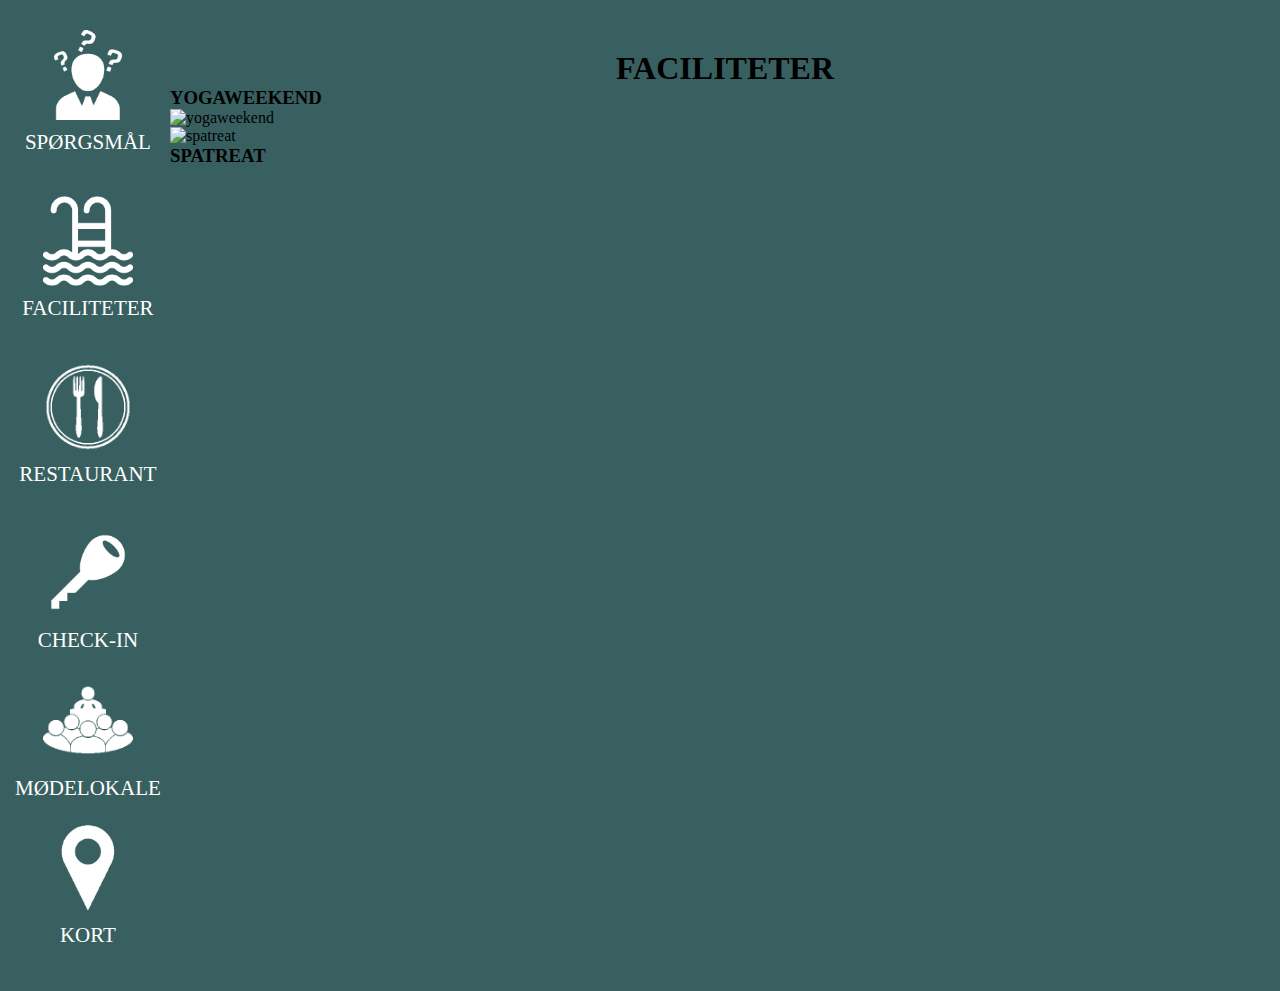
==== faciliteter.html @ ab8d195b "Update faciliteter.html" ====
<!DOCTYPE html>
<html lang="da">


<head>
    <meta charset="UTF-8">

    <meta name="viewport" content="width=device-width, minimum-scale=1.0">

    <title>Comwell</title>

    <meta name="description" content="Here you add the description of your content">

    <link rel="stylesheet" href="minstil.css">
    <link href="https://fonts.googleapis.com/css?family=Source+Sans+Pro:700" rel="stylesheet">
</head>
<div id="flexbox">

    <body>
          <header id="menu">
            <nav>
                <input type="checkbox" id="toggle" class="hidden">
                <ul id="main-nav">
                    <li><a href="index.html">
                            <img src="images/spoergsmaal.png" alt="spoergsmål"><br>
                            SPØRGSMÅL</a></li><br>
                    <li><a href="faciliteter.html">
                            <img src="images/facilitet.png" alt="faciliteter"><br>
                            FACILITETER</a></li><br>
                    <li><a href="restaurant.html">
                            <img src="images/restaurant.png" alt="restaurant"><br>
                            RESTAURANT</a></li><br>
                    <li><a href="checkin.html">
                            <img src="images/check.png" alt="check-in"><br>
                            CHECK-IN</a></li>
                    <li><a href="moedelokale.html">
                            <img src="images/moede.png" alt="moede"><br>
                            MØDELOKALE</a></li>
                    <li><a href="kort.html">
                            <img src="images/kort.png" alt="kort"><br>
                            KORT</a></li>
                </ul>
            </nav>
        </header>




        <main id="indhold">


            <h1>FACILITETER</h1>
            <div id="galleri">
                <div>
                    <h3>YOGAWEEKEND</h3>
                    <p>
                    </p>
                </div>

                <div><img id="billeder" src="images/sport.png" alt="yogaweekend">
                </div>


                <div>
                    <img id="billeder" src="images/spa.png" alt="spatreat">
                </div>

                <div>
                    <h3>SPATREAT</h3>
                    <p>

                    </p>
                </div>







            </div>


        </main>


    </body>
</div>


</html>
---- minstil.css ----
* {
    margin: 0;
    padding: 0;
}

/* index.html */

#bgfarve {
    background-image: url(images/aarhus.png);
    background-repeat: no-repeat;
    background-size: cover;
}

.wrapper {}

.txtBanner {
    display: flex;
    justify-content: center;
    margin-top: 12%;
}


.flagWrapper {
    width: 450px;
    margin: 0 auto;
}

.flag {
    display: flex;
    align-items: center;
    justify-content: center;
    border-top: 1px solid white;
    border-bottom: 1px solid white;
    margin-top: 40px;
    padding: 10px;
    flex-wrap: wrap;
}

.flagimg {
    width: 76px;
    height: 103px;
    margin: 20px;
}

#main-nav a {
    display: block;
    font-size: 1.4em;
    line-height: 1.4em;
    margin-bottom: 20px;
    text-align: center;

}

nav {
    padding-left: 0px;
}

/* nav a:hover {
    color: #ae8e6f;


} */

nav img {
    width: 90px;


}

.hidden {
    display: none;
}

nav {
    color: black;
    padding-bottom: 20px;
    padding-top: 30px;
    position: sticky;
    top: 0px;
    z-index: 2;
    position: relative;
    display: flex;
}


nav li {
    list-style-type: none;
    padding-right: 100px;
    font-family: helvetica neue;
    font-size: 15px;
    padding-left: 1em;
    transition: 0.5s;
}



nav li:hover {
    transform: scale(1.20);
}


nav a {
    text-decoration: none;
    color: white;
}

a {
    text-decoration: none;
    color: white;
}

#flexbox {
    display: grid;
    grid-template-columns: 170px 1fr;

}

#menu {
    background-color: #396060;
    width: 170px;
    margin-left: 0px;
}


#indhold {
    background-color: #396060;
}

#checkin {
    background-color: #fff;
}

h1 {text-align: center;
padding-top: 50px;}

#check-grid{
    display: grid;
    grid-template-rows: 1fr 1fr;
}

#checkin_info {
    place-self: center; 
}
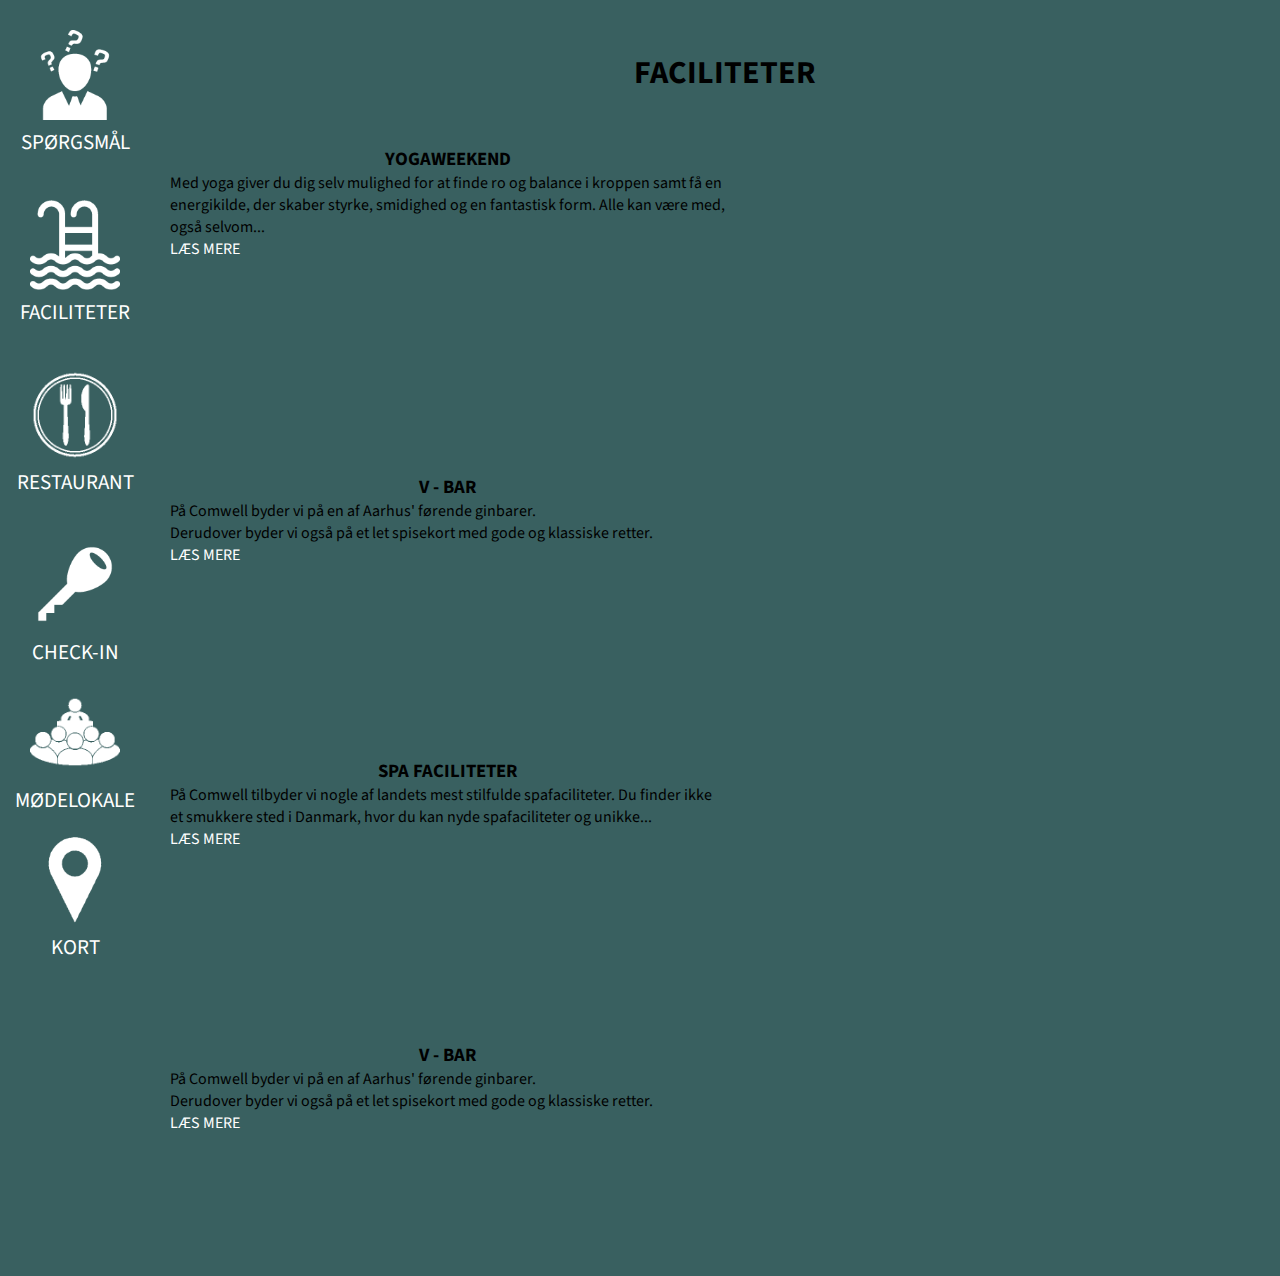
==== commit 8c423bd6: "Update faciliteter.html" ====
--- a/faciliteter.html
+++ b/faciliteter.html
@@ -49,37 +49,73 @@
         <main id="indhold">
 
 
-            <h1>FACILITETER</h1>
-            <div id="galleri">
-                <div>
-                    <h3>YOGAWEEKEND</h3>
-                    <p>
+            <h1 class="facilitettekst">FACILITETER</h1>
+               
+                <div class="bgfacilitet1">
+                   <div id="galleri">
+                   <div class="tekstbox">
+                   
+                    <h3 class="facilitettekst">YOGAWEEKEND</h3>
+                    <p class="facilitettekst_p">
+                    Med yoga giver du dig selv mulighed for at finde ro og balance i kroppen samt få en energikilde, der skaber styrke, smidighed og en fantastisk form. Alle kan være med, også selvom... 
                     </p>
+                    <p class="button"><a href="">LÆS MERE</a>
+                    </p>
+                    </div>
                 </div>
 
-                <div><img id="billeder" src="images/sport.png" alt="yogaweekend">
+              </div> 
+              
+              
+                 <div class="bgfacilitet3">
+                   <div id="galleri">
+                   <div class="tekstbox" id="vbar">
+                    <h3 class="facilitettekst">V - BAR</h3>
+                    <p class="facilitettekst_p">
+                    På Comwell byder vi på en af Aarhus' førende ginbarer.<br>
+                    Derudover byder vi også på et let spisekort med gode og klassiske retter. 
+                    </p>
+                    <p class="button"><a href="">LÆS MERE</a>
+                    </p>
+                    </div>
                 </div>
 
-
-                <div>
-                    <img id="billeder" src="images/spa.png" alt="spatreat">
+              </div> 
+              
+              
+               <div class="bgfacilitet2">
+                   <div id="galleri">
+                   <div class="tekstbox">
+                   
+                    <h3 class="facilitettekst">SPA FACILITETER</h3>
+                    <p class="facilitettekst_p">
+                    På Comwell tilbyder vi nogle af landets mest stilfulde spafaciliteter. Du finder ikke et smukkere sted i Danmark, hvor du kan nyde spafaciliteter og unikke... 
+                    </p>
+                    <p class="button"><a href="">LÆS MERE</a>
+                    </p>
+                    </div>
                 </div>
 
-                <div>
-                    <h3>SPATREAT</h3>
-                    <p>
-
+              </div> 
+              
+               <div class="bgfacilitet4">
+                   <div id="galleri">
+                   <div class="tekstbox" id="vbar">
+                    <h3 class="facilitettekst">V - BAR</h3>
+                    <p class="facilitettekst_p">
+                    På Comwell byder vi på en af Aarhus' førende ginbarer.<br>
+                    Derudover byder vi også på et let spisekort med gode og klassiske retter. 
                     </p>
+                    <p class="button"><a href="">LÆS MERE</a>
+                    </p>
+                    </div>
                 </div>
 
-
-
-
-
-
-
-            </div>
-
+              </div> 
+              
+              
+              
+              
 
         </main>
 
--- a/minstil.css
+++ b/minstil.css
@@ -1,7 +1,10 @@
 * {
     margin: 0;
     padding: 0;
-}
+    font-family: 'Source Sans Pro', sans-serif;
+}
+
+
 
 /* index.html */
 
@@ -109,6 +112,8 @@
     color: white;
 }
 
+
+
 #flexbox {
     display: grid;
     grid-template-columns: 170px 1fr;
@@ -124,20 +129,89 @@
 
 #indhold {
     background-color: #396060;
+    width: 100%;
+}
+
+#billeder {
+    width: 100%;
+}
+
+iframe {}
+
+#galleri {
+    display: grid;
+    grid-template-columns: 1fr 1fr;
+    grid-template-rows: 1fr 1fr;
+    background-color: #396060;
 }
 
 #checkin {
-    background-color: #fff;
-}
-
-h1 {text-align: center;
-padding-top: 50px;}
-
-#check-grid{
+    background-image: url(images/check_in.png);
+    background: cover;
+}
+
+h1,
+h3 {
+    text-align: center;
+    padding-top: 50px;
+}
+
+#check-grid {
     display: grid;
     grid-template-rows: 1fr 1fr;
 }
 
 #checkin_info {
+    place-self: center;
+}
+
+/*restaurant.html*/
+
+#restaurant {
+    background-image: url(images/restaurant_v.png);
+    background-size: cover;
+}
+
+#R_overskrift {
+    color: white;
+    margin-top: 10%;
+    margin-bottom: 8%;
+    font-size: 250%;
+}
+
+#grid-wrap {
+    display: grid;
+    grid-template-rows: 100px 1fr;
+}
+
+#booking_knap {
     place-self: center; 
-}
+    color: white;
+    background-color: #396060; 
+    opacity: 0.8;
+    font-size: 20px;
+    padding: 2%;
+    border: none;
+}
+
+#tekstboks {
+    background-color: #396060;
+    place-self: center;
+    margin: 2%;
+    margin-left: 10%;
+    margin-right: 10%;
+    padding: 2%;
+    opacity: 0.8;
+    padding-left: 5%;
+    padding-right: 5%;
+}
+
+#tekstboks p {
+    color: white;
+    font-size: 20px;
+    font-family: 'Source Sans Pro', sans-serif;
+}
+
+#booking_knap {
+    text-align: center;
+}
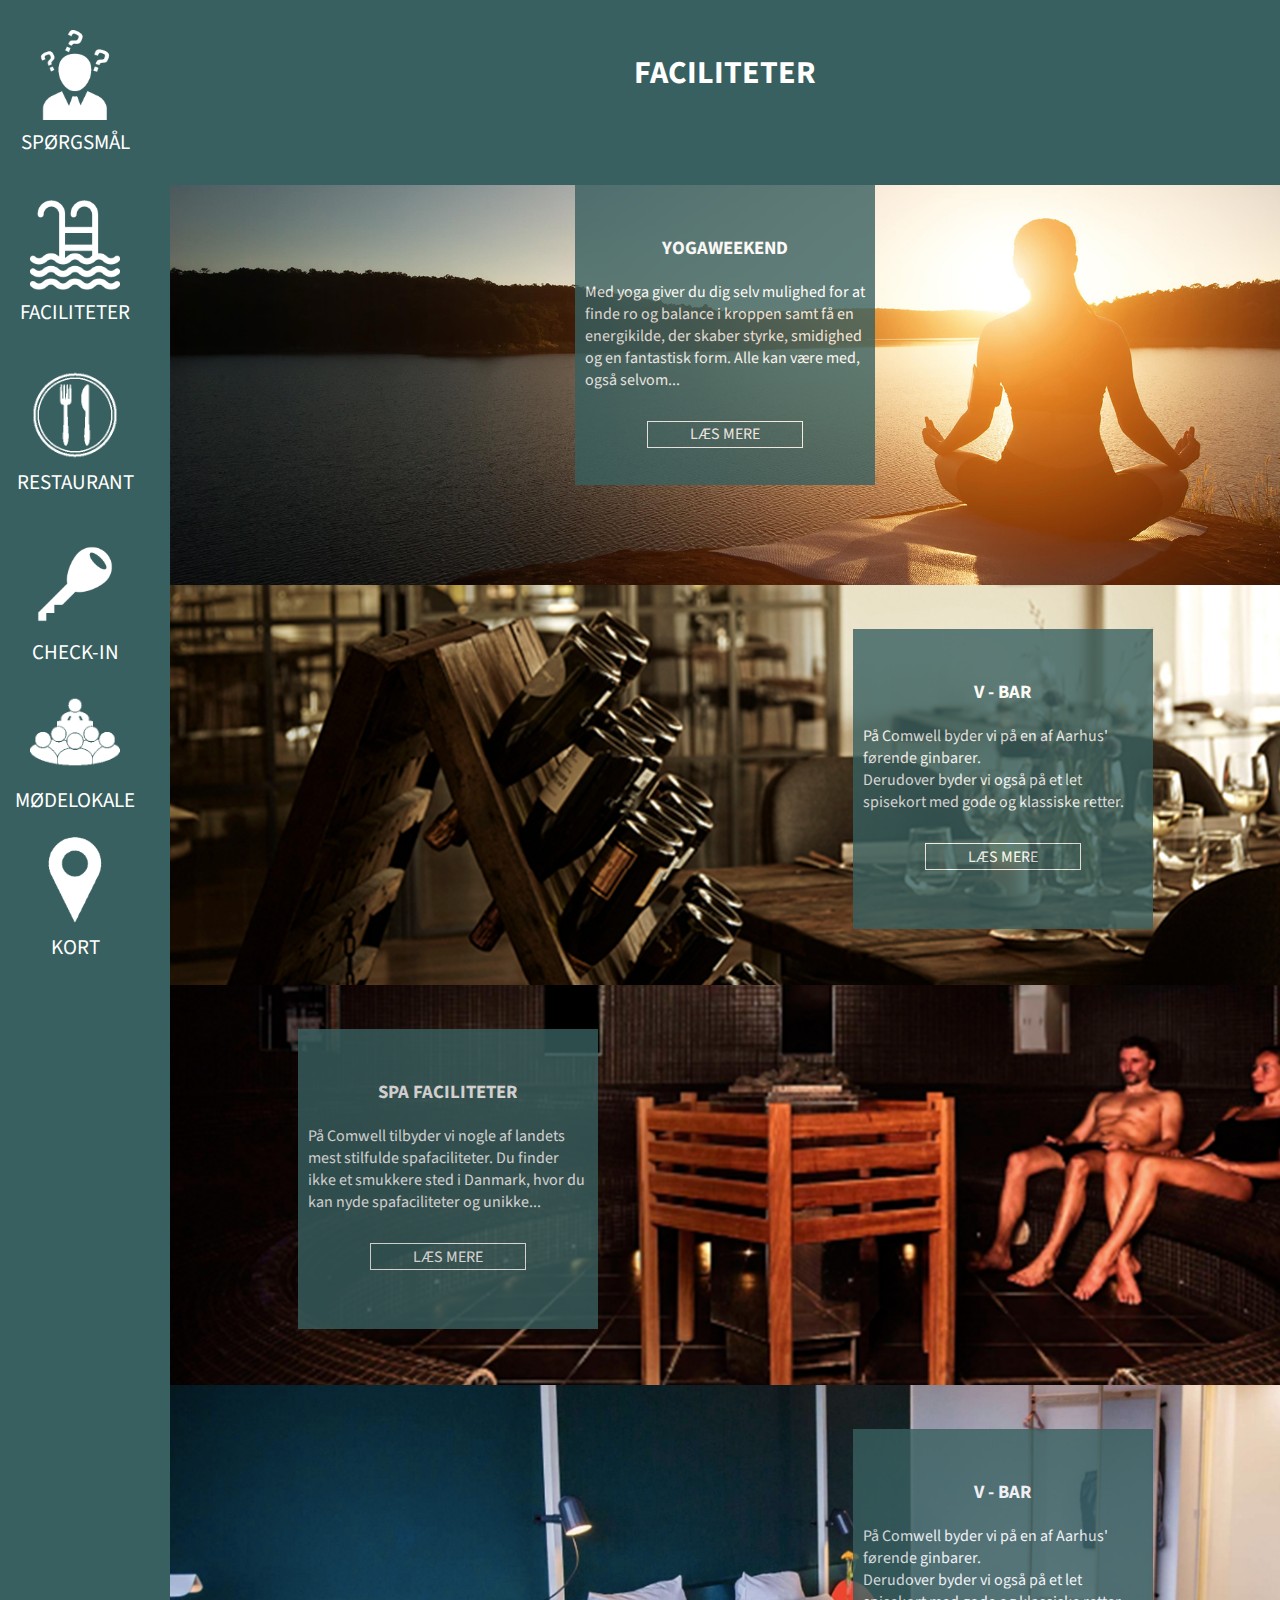
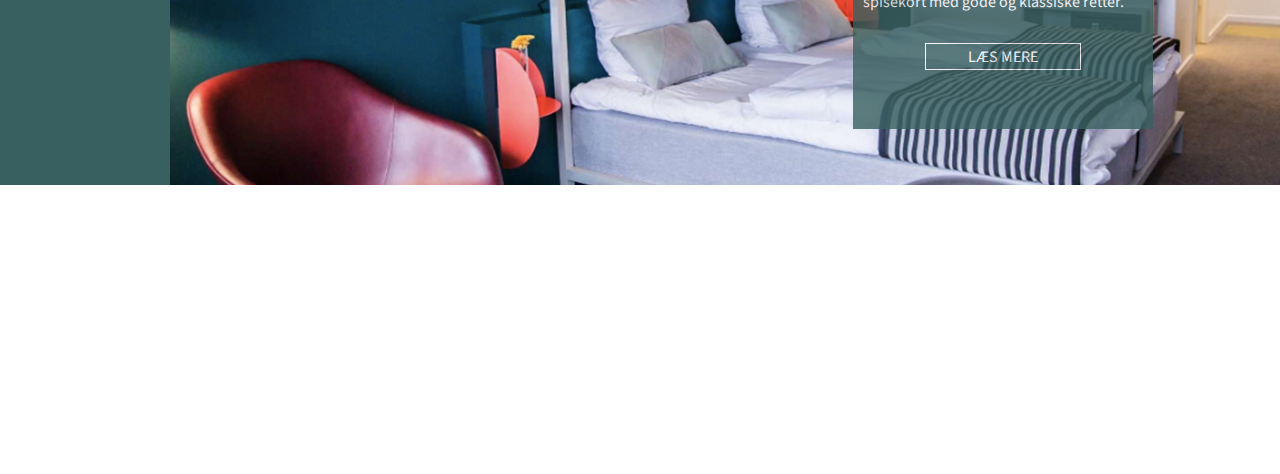
==== commit 8443c401: "Update faciliteter.html" ====
--- a/faciliteter.html
+++ b/faciliteter.html
@@ -10,14 +10,13 @@
     <title>Comwell</title>
 
     <meta name="description" content="Here you add the description of your content">
-
+    <link href="https://fonts.googleapis.com/css?family=Source+Sans+Pro:400,700" rel="stylesheet">
     <link rel="stylesheet" href="minstil.css">
-    <link href="https://fonts.googleapis.com/css?family=Source+Sans+Pro:700" rel="stylesheet">
 </head>
 <div id="flexbox">
 
     <body>
-          <header id="menu">
+        <header id="menu">
             <nav>
                 <input type="checkbox" id="toggle" class="hidden">
                 <ul id="main-nav">
@@ -52,7 +51,7 @@
             <h1 class="facilitettekst">FACILITETER</h1>
                
                 <div class="bgfacilitet1">
-                   <div id="galleri">
+                   <div class="galleri">
                    <div class="tekstbox">
                    
                     <h3 class="facilitettekst">YOGAWEEKEND</h3>
--- a/minstil.css
+++ b/minstil.css
@@ -45,6 +45,8 @@
     margin: 20px;
 }
 
+/* NAVIGATION */  
+
 #main-nav a {
     display: block;
     font-size: 1.4em;
@@ -58,11 +60,7 @@
     padding-left: 0px;
 }
 
-/* nav a:hover {
-    color: #ae8e6f;
-
-
-} */
+
 
 nav img {
     width: 90px;
@@ -112,7 +110,7 @@
     color: white;
 }
 
-
+/* FORSIDE */ 
 
 #flexbox {
     display: grid;
@@ -138,12 +136,18 @@
 
 iframe {}
 
+<<<<<<< HEAD
+
+
+/* CHECK IND */ 
+=======
 #galleri {
     display: grid;
     grid-template-columns: 1fr 1fr;
     grid-template-rows: 1fr 1fr;
     background-color: #396060;
 }
+>>>>>>> bb1aadac6377d4d6e950ee9f2b819f12eb374ff2
 
 #checkin {
     background-image: url(images/check_in.png);
@@ -156,7 +160,10 @@
     padding-top: 50px;
 }
 
-#check-grid {
+
+
+#check-grid{
+ 
     display: grid;
     grid-template-rows: 1fr 1fr;
 }
@@ -214,4 +221,91 @@
 
 #booking_knap {
     text-align: center;
-}
+
+}
+
+/* FACILITET */
+
+#galleri {
+    display: grid; 
+    grid-template-columns: 1fr 1fr; 
+    grid-template-rows: 1fr 1fr;
+} 
+
+.bgfacilitet1 {
+    height: 400px; 
+    width: 100%; 
+    background-image: url(images/yoga.png);
+    background-size: cover; 
+    margin-top: 2%; 
+}
+
+.bgfacilitet2 {
+    height: 400px; 
+    width: 100%; 
+    background-image: url(images/spa.png);
+    background-size: cover; 
+     
+}
+
+.bgfacilitet3 {
+    height: 400px; 
+    width: 100%; 
+    background-image: url(images/bar.png);
+    background-size: cover; 
+     
+}
+
+
+.bgfacilitet4 {
+    height: 400px; 
+    width: 100%; 
+    background-image: url(images/room.png);
+    background-size: cover; 
+     
+}
+
+
+.tekstbox {
+    background-color: #396060; 
+    opacity: 0.8; 
+    height: 300px; 
+    width: 300px; 
+    place-self: center; 
+    margin-top: 8%; 
+}
+
+.facilitettekst {
+    color: white; 
+}
+
+.facilitettekst_p {
+    color: white; 
+    padding-right: 10px; 
+    padding-left: 10px; 
+    padding-top: 20px; 
+}
+
+#vbar {
+    grid-column: 2/3;
+}
+
+.button {
+    background-color: transparent;
+    border: 1px solid white;
+    padding: 0.1em 2em;
+    cursor: hand;
+    transition: background .2s ease-in, transform .25s ease-in-out;
+    width: 30%;
+    margin: 0 auto;
+    margin-bottom: 3%;
+    margin-top: 10%;
+    text-align: center; 
+
+}
+
+.button:hover {
+    background-color:  #334E4E;
+}
+
+
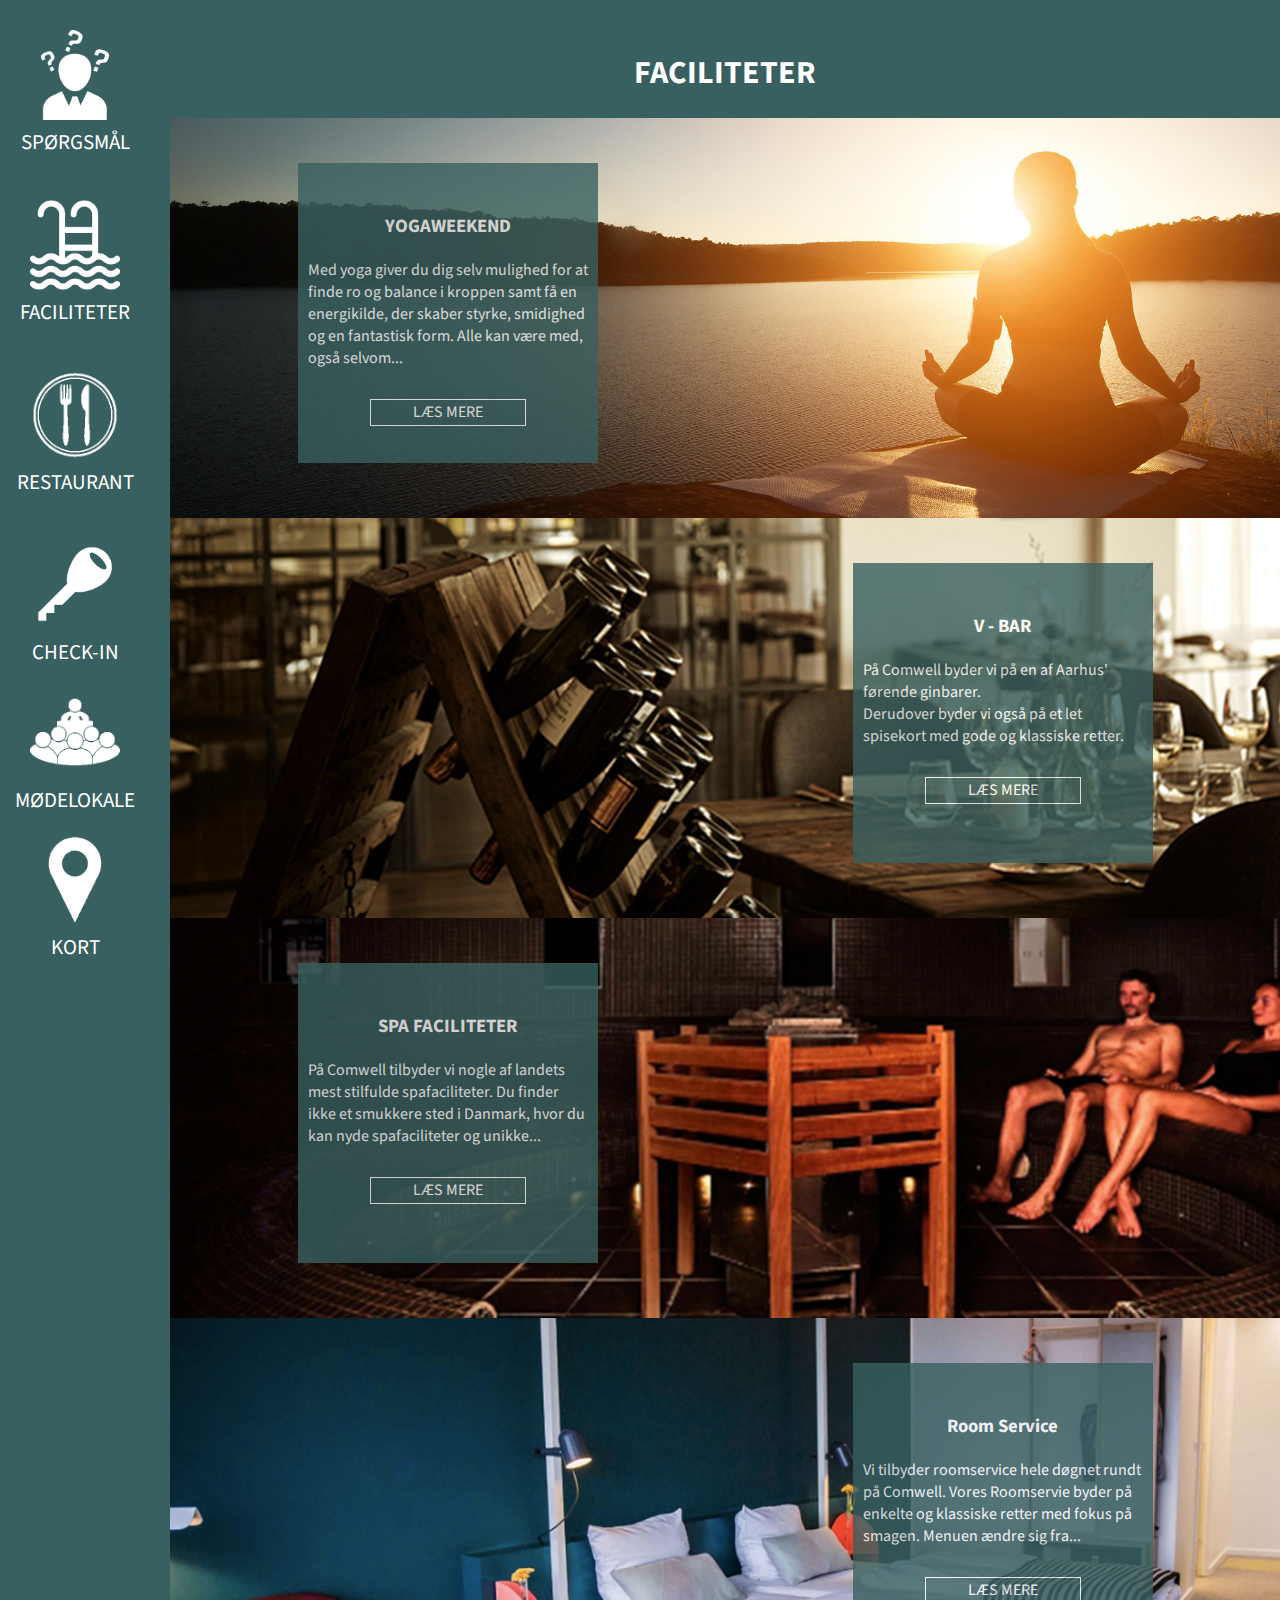
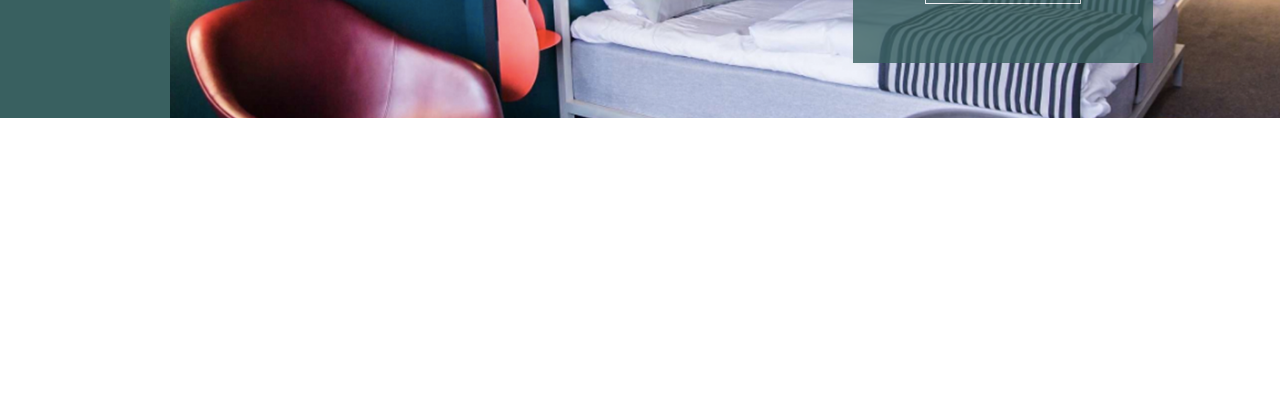
==== commit e46f3f1b: "Update faciliteter.html" ====
--- a/faciliteter.html
+++ b/faciliteter.html
@@ -20,7 +20,7 @@
             <nav>
                 <input type="checkbox" id="toggle" class="hidden">
                 <ul id="main-nav">
-                    <li><a href="index.html">
+                    <li><a href="spoergsmaal.html">
                             <img src="images/spoergsmaal.png" alt="spoergsmål"><br>
                             SPØRGSMÅL</a></li><br>
                     <li><a href="faciliteter.html">
@@ -51,7 +51,7 @@
             <h1 class="facilitettekst">FACILITETER</h1>
                
                 <div class="bgfacilitet1">
-                   <div class="galleri">
+                   <div id="galleri">
                    <div class="tekstbox">
                    
                     <h3 class="facilitettekst">YOGAWEEKEND</h3>
@@ -100,10 +100,9 @@
                <div class="bgfacilitet4">
                    <div id="galleri">
                    <div class="tekstbox" id="vbar">
-                    <h3 class="facilitettekst">V - BAR</h3>
+                    <h3 class="facilitettekst">Room Service</h3>
                     <p class="facilitettekst_p">
-                    På Comwell byder vi på en af Aarhus' førende ginbarer.<br>
-                    Derudover byder vi også på et let spisekort med gode og klassiske retter. 
+                    Vi tilbyder roomservice hele døgnet rundt på Comwell. Vores Roomservie byder på enkelte og klassiske retter med fokus på smagen. Menuen ændre sig fra...  
                     </p>
                     <p class="button"><a href="">LÆS MERE</a>
                     </p>
--- a/minstil.css
+++ b/minstil.css
@@ -134,20 +134,14 @@
     width: 100%;
 }
 
-iframe {}
-
-<<<<<<< HEAD
 
 
 /* CHECK IND */ 
-=======
 #galleri {
     display: grid;
     grid-template-columns: 1fr 1fr;
     grid-template-rows: 1fr 1fr;
-    background-color: #396060;
-}
->>>>>>> bb1aadac6377d4d6e950ee9f2b819f12eb374ff2
+}
 
 #checkin {
     background-image: url(images/check_in.png);
@@ -224,9 +218,10 @@
 
 }
 
+
 /* FACILITET */
 
-#galleri {
+.galleri {
     display: grid; 
     grid-template-columns: 1fr 1fr; 
     grid-template-rows: 1fr 1fr;
@@ -309,3 +304,94 @@
 }
 
 
+/*MØDELOKALER*/
+
+
+
+#moede-main {
+    background-image: url(images/moedelokaler.png);
+    width: 100%;
+}
+
+#moede-overskrift {
+    color: white;
+    margin-top: 5%;
+    margin-bottom: 30%;
+    font-size: 250%;
+}
+
+.bgmoede1 {
+    height: 400px; 
+    width: 100%; 
+    background-image: url(images/moedelokale1.png);
+    background-size: cover; 
+    margin-top: 2%; 
+}
+
+.bgmoede2 {
+    height: 400px; 
+    width: 100%; 
+    background-image: url(images/moedelokale2.png);
+    background-size: cover; 
+     
+}
+
+.bgmoede3 {
+    height: 400px; 
+    width: 100%; 
+    background-image: url(images/hotelvaerelse.png);
+    background-size: cover; 
+     
+}
+
+
+.bgmoede4 {
+    height: 400px; 
+    width: 100%; 
+    background-image: url(images/it-hjaelp.png);
+    background-size: cover; 
+     
+}
+
+
+.tekstbox {
+    background-color: #396060; 
+    opacity: 0.8; 
+    height: 300px; 
+    width: 300px; 
+    place-self: center; 
+    margin-top: 8%; 
+}
+
+.facilitettekst {
+    color: white; 
+}
+
+.facilitettekst_p {
+    color: white; 
+    padding-right: 10px; 
+    padding-left: 10px; 
+    padding-top: 20px; 
+}
+
+#vbar {
+    grid-column: 2/3;
+}
+
+.button {
+    background-color: transparent;
+    border: 1px solid white;
+    padding: 0.1em 2em;
+    cursor: hand;
+    transition: background .2s ease-in, transform .25s ease-in-out;
+    width: 30%;
+    margin: 0 auto;
+    margin-bottom: 3%;
+    margin-top: 10%;
+    text-align: center; 
+
+}
+
+.button:hover {
+    background-color:  #334E4E;
+}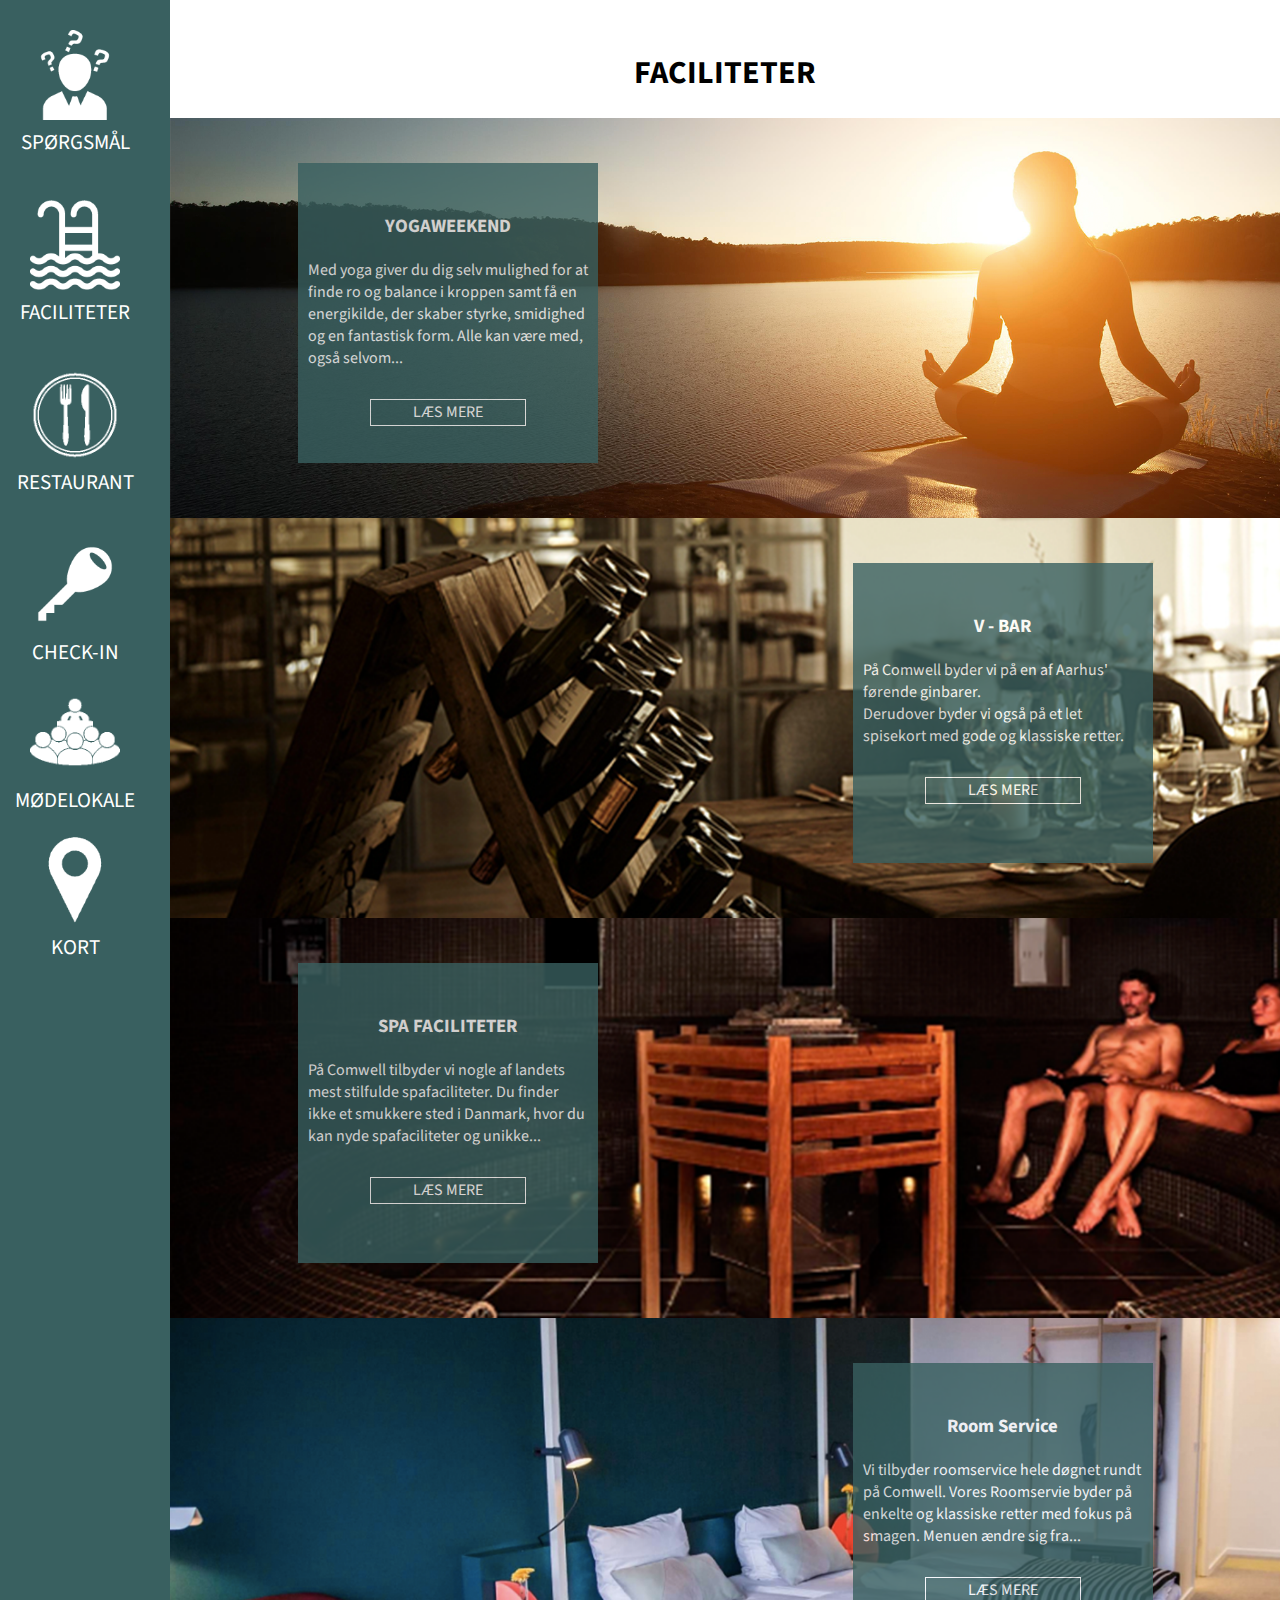
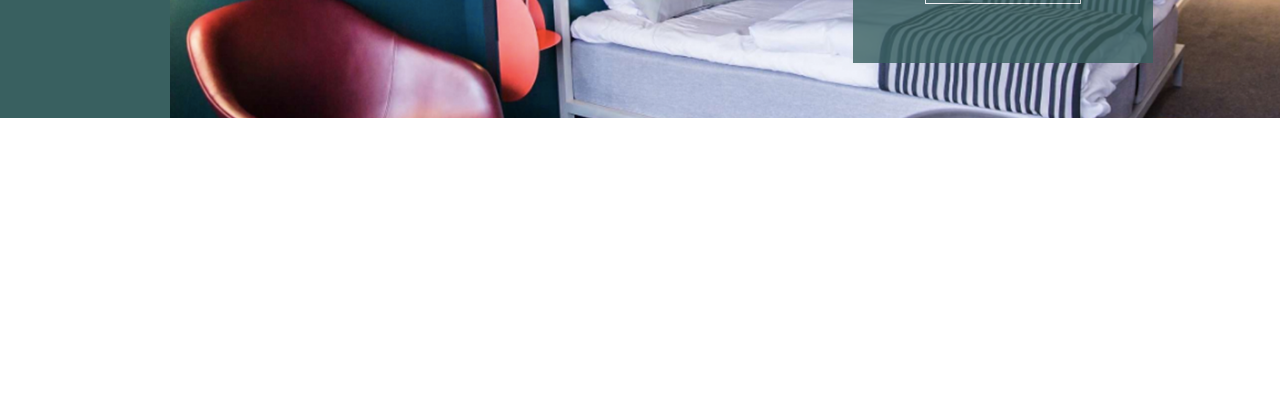
==== commit 9e914605: "Update faciliteter.html" ====
--- a/faciliteter.html
+++ b/faciliteter.html
@@ -45,14 +45,16 @@
 
 
 
-        <main id="indhold">
+        <main id="indhold_facilitet">
 
 
-            <h1 class="facilitettekst">FACILITETER</h1>
+            <h1 id="facilitet-overskrift">FACILITETER</h1>
+              
+              
                
                 <div class="bgfacilitet1">
-                   <div id="galleri">
-                   <div class="tekstbox">
+                   <div class="galleri">
+                  <div class="tekstbox">
                    
                     <h3 class="facilitettekst">YOGAWEEKEND</h3>
                     <p class="facilitettekst_p">
--- a/minstil.css
+++ b/minstil.css
@@ -154,19 +154,58 @@
     padding-top: 50px;
 }
 
-
+#check-overskrift {color: white;}
 
 #check-grid{
- 
     display: grid;
     grid-template-rows: 1fr 1fr;
 }
 
 #checkin_info {
+    background-color: #396060;
+    opacity: 0.8;
     place-self: center;
-}
-
-/*restaurant.html*/
+    margin: 2%;
+    padding: 3%;
+    color: white;
+    width: 200px;
+    display: grid;
+}
+
+.checkinfelt {
+    margin: 2%;
+    display: grid;
+    grid-auto-columns: 1fr 1fr 1fr;
+    justify-content: space-between;
+}
+
+#submit {
+    place-self: center;
+    background-color: transparent;
+    border: 1px solid white;
+    padding: 0.5em 2em;
+    cursor: hand;
+    transition: background .2s ease-in, transform .25s ease-in-out;
+    width: 30%;
+    margin: 0 auto;
+    margin-bottom: 3%;
+    margin-top: 5%;
+    text-align: center;
+}
+
+#submit:hover {
+    background-color:  #334E4E;
+}
+
+#keyboard {
+    background-color: #dce2e8;
+    opacity: 0.9;
+    padding: 2%;
+    place-self: center;
+    width: 80%;
+}
+
+/*RESTAURANT*/
 
 #restaurant {
     background-image: url(images/restaurant_v.png);
@@ -213,18 +252,23 @@
     font-family: 'Source Sans Pro', sans-serif;
 }
 
+
 #booking_knap {
     text-align: center;
 
 }
 
+#booking_knap {
+    text-align: center;
+
+}
 
 /* FACILITET */
 
 .galleri {
     display: grid; 
     grid-template-columns: 1fr 1fr; 
-    grid-template-rows: 1fr 1fr;
+    grid-template-rows: 1fr 1fr 1fr 1fr;
 } 
 
 .bgfacilitet1 {
@@ -270,7 +314,7 @@
     margin-top: 8%; 
 }
 
-.facilitettekst {
+h3, h4 {
     color: white; 
 }
 
@@ -281,7 +325,7 @@
     padding-top: 20px; 
 }
 
-#vbar {
+#vbar, #hoejretekstbox {
     grid-column: 2/3;
 }
 
@@ -296,7 +340,6 @@
     margin-bottom: 3%;
     margin-top: 10%;
     text-align: center; 
-
 }
 
 .button:hover {
@@ -353,45 +396,32 @@
      
 }
 
-
-.tekstbox {
+.mtekstbox {
     background-color: #396060; 
     opacity: 0.8; 
     height: 300px; 
-    width: 300px; 
+    width: 400px; 
     place-self: center; 
     margin-top: 8%; 
 }
 
-.facilitettekst {
-    color: white; 
-}
-
-.facilitettekst_p {
-    color: white; 
-    padding-right: 10px; 
-    padding-left: 10px; 
-    padding-top: 20px; 
-}
-
-#vbar {
+.m_info {
+    padding: 2%;
+}
+
+.m_info li {
+    color: white;
+    list-style-type: none;
+}
+
+h4 {padding-left: 2%;}
+
+#godbutton, #bedrebutton, #itbutton {
+    margin-top: 5%;
+}
+
+#it_tekstbx {
     grid-column: 2/3;
-}
-
-.button {
-    background-color: transparent;
-    border: 1px solid white;
-    padding: 0.1em 2em;
-    cursor: hand;
-    transition: background .2s ease-in, transform .25s ease-in-out;
-    width: 30%;
-    margin: 0 auto;
-    margin-bottom: 3%;
-    margin-top: 10%;
-    text-align: center; 
-
-}
-
-.button:hover {
-    background-color:  #334E4E;
+    height: 500px; 
+    width: 350px;
 }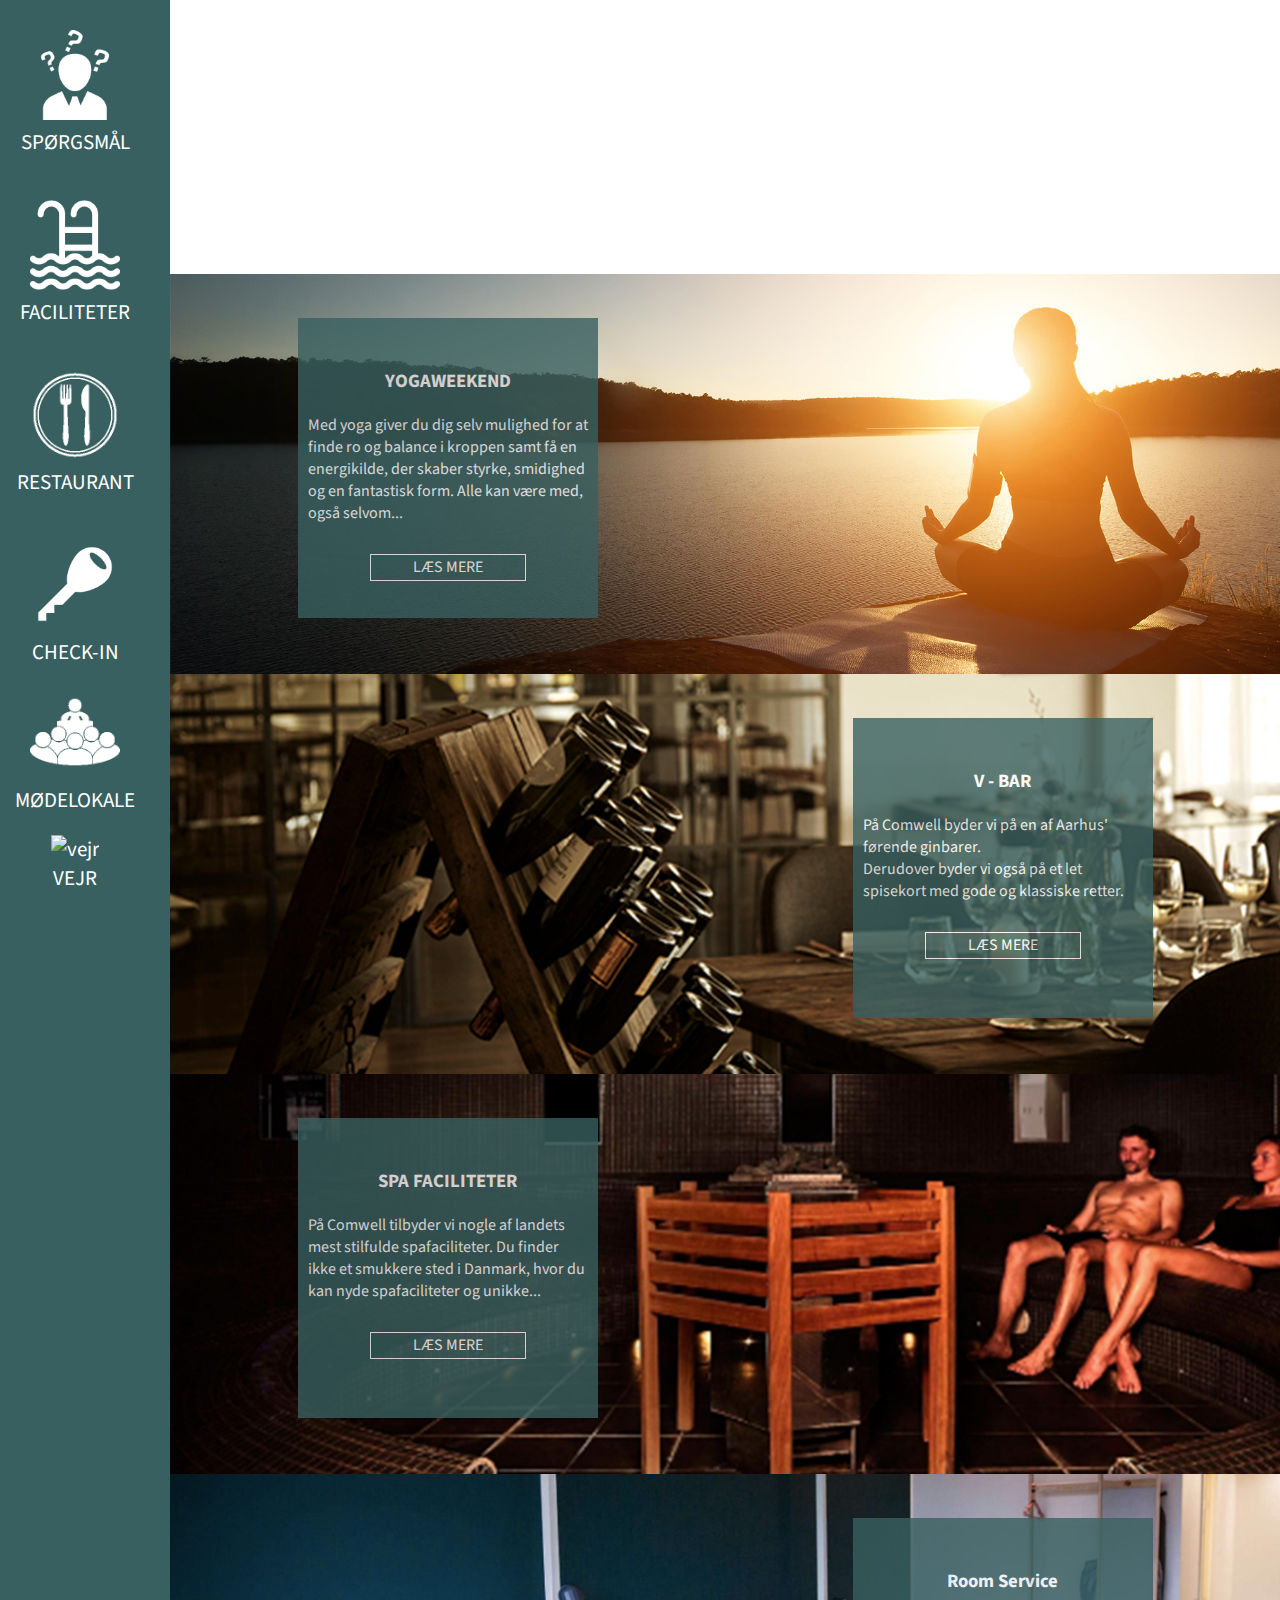
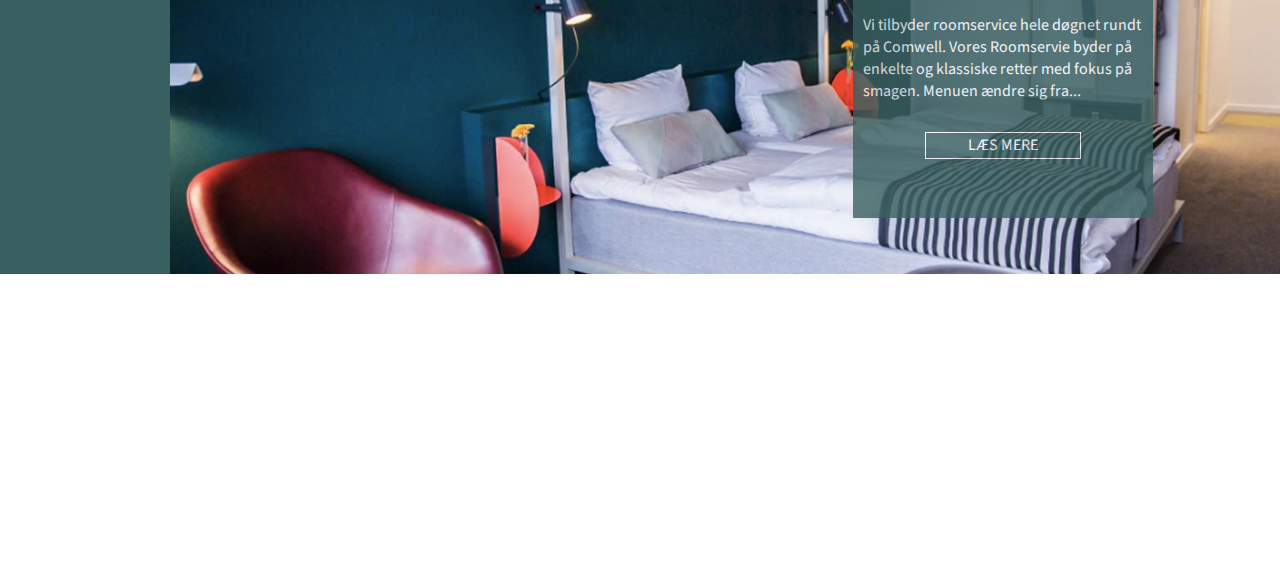
==== commit 192b3041: "Update faciliteter.html" ====
--- a/faciliteter.html
+++ b/faciliteter.html
@@ -35,9 +35,9 @@
                     <li><a href="moedelokale.html">
                             <img src="images/moede.png" alt="moede"><br>
                             MØDELOKALE</a></li>
-                    <li><a href="kort.html">
-                            <img src="images/kort.png" alt="kort"><br>
-                            KORT</a></li>
+                    <li><a href="vejr.html">
+                            <img src="images/weather-icon.png" alt="vejr"><br>
+                            VEJR</a></li>
                 </ul>
             </nav>
         </header>
--- a/minstil.css
+++ b/minstil.css
@@ -258,12 +258,26 @@
 
 }
 
+
 #booking_knap {
     text-align: center;
 
 }
 
 /* FACILITET */
+
+#indhold_facilitet {
+    background-image: url(images/facilitet_baggrund.png);
+   width: 100%; 
+  
+}
+
+#facilitet-overskrift {
+    color: white;
+    margin-top: 5%;
+    margin-bottom: 10%;
+    font-size: 250%;
+}
 
 .galleri {
     display: grid; 
@@ -347,6 +361,75 @@
 }
 
 
+
+/* SPØRGSMÅL */ 
+
+#spoergsmaal {
+    background-image: url(images/spg.png); 
+   background-size: cover; 
+    align-items: center; 
+}
+
+#spgbaggrund { 
+background-color: #396060; 
+    padding: 20px; 
+    margin: 10%; 
+    opacity: 0.8; 
+    color: white;
+}
+ 
+h2 {
+    color: white; 
+    font-size: 70px; 
+  text-align: center; 
+    margin-top: 2%;  
+}
+
+/*DROP DOWN BOTTOM */ 
+
+.accordion {
+  background-color: #eee;
+  color: #444;
+  cursor: pointer;
+  padding: 18px;
+  width: 100%;
+  border: none;
+  text-align: left;
+  outline: none;
+  font-size: 15px;
+  transition: 0.4s;
+}
+
+.active, .accordion:hover {
+  background-color: #ccc;
+}
+
+.accordion:after {
+  content: '\002B';
+  color: #777;
+  font-weight: bold;
+  float: right;
+  margin-left: 5px;
+}
+
+.active:after {
+  content: "\2212";
+}
+
+.panel {
+  padding: 0 18px;
+  background-color: white;
+  max-height: 0;
+  overflow: hidden;
+  transition: max-height 0.2s ease-out;
+}
+
+
+.dropdown a:hover {background-color: #ddd;}
+
+
+
+
 /*MØDELOKALER*/
 
 
@@ -420,8 +503,10 @@
     margin-top: 5%;
 }
 
+
 #it_tekstbx {
     grid-column: 2/3;
     height: 500px; 
     width: 350px;
-}+}
+
